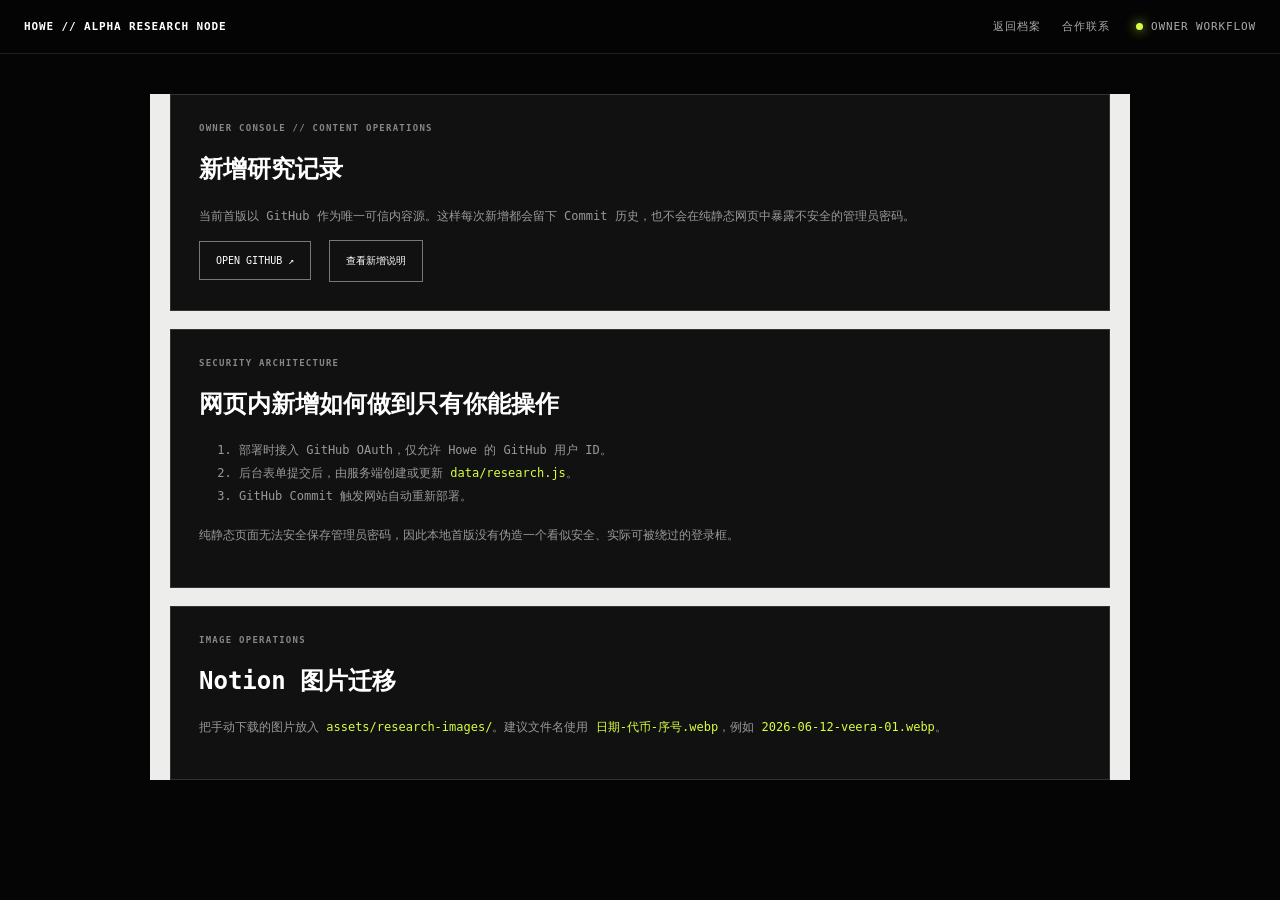
==== admin.html @ 3145ffc7 "Launch Howe Alpha research archive" ====
<!doctype html>
<html lang="zh-CN">
<head>
  <meta charset="UTF-8">
  <meta name="viewport" content="width=device-width, initial-scale=1.0">
  <title>OWNER CONSOLE // HOWE</title>
  <link rel="stylesheet" href="styles.css">
</head>
<body>
  <header class="topbar">
    <a class="brand" href="index.html">HOWE // ALPHA RESEARCH NODE</a>
    <nav><a href="index.html">返回档案</a><a href="contact.html">合作联系</a></nav>
    <div class="live"><span></span> OWNER WORKFLOW</div>
  </header>
  <main class="terminal-page">
    <section class="terminal-card">
      <small>OWNER CONSOLE // CONTENT OPERATIONS</small>
      <h1>新增研究记录</h1>
      <p>当前首版以 GitHub 作为唯一可信内容源。这样每次新增都会留下 Commit 历史，也不会在纯静态网页中暴露不安全的管理员密码。</p>
      <a class="terminal-button" href="https://github.com/new" target="_blank" rel="noreferrer">OPEN GITHUB ↗</a>
      <a class="terminal-button" href="README.md">查看新增说明</a>
    </section>
    <section class="terminal-card">
      <small>SECURITY ARCHITECTURE</small>
      <h2>网页内新增如何做到只有你能操作</h2>
      <ol>
        <li>部署时接入 GitHub OAuth，仅允许 Howe 的 GitHub 用户 ID。</li>
        <li>后台表单提交后，由服务端创建或更新 <code>data/research.js</code>。</li>
        <li>GitHub Commit 触发网站自动重新部署。</li>
      </ol>
      <p>纯静态页面无法安全保存管理员密码，因此本地首版没有伪造一个看似安全、实际可被绕过的登录框。</p>
    </section>
    <section class="terminal-card">
      <small>IMAGE OPERATIONS</small>
      <h2>Notion 图片迁移</h2>
      <p>把手动下载的图片放入 <code>assets/research-images/</code>。建议文件名使用 <code>日期-代币-序号.webp</code>，例如 <code>2026-06-12-veera-01.webp</code>。</p>
    </section>
  </main>
</body>
</html>
---- styles.css ----
:root {
  --black: #050505;
  --panel: #111;
  --line-dark: #333;
  --paper: #ededeb;
  --paper-2: #f8f8f5;
  --ink: #111;
  --muted: #777;
  --signal: #d6ff3f;
  --warning: #e99f2b;
  --danger: #d95b50;
}

* { box-sizing: border-box; }
html { scroll-behavior: smooth; }
body {
  margin: 0;
  color: var(--ink);
  background: var(--black);
  font-family: "SFMono-Regular", "Roboto Mono", "Noto Sans Mono CJK SC", "PingFang SC", monospace;
}
a { color: inherit; text-decoration: none; }
button, input { font: inherit; }

.topbar {
  height: 54px;
  padding: 0 24px;
  display: flex;
  align-items: center;
  gap: 26px;
  color: #aaa;
  border-bottom: 1px solid #202020;
  font-size: 11px;
  letter-spacing: .08em;
  position: sticky;
  top: 0;
  z-index: 20;
  background: rgba(5, 5, 5, .94);
  backdrop-filter: blur(10px);
}
.brand { color: white; font-weight: 700; margin-right: auto; }
.topbar nav { display: flex; gap: 22px; }
.topbar nav a:hover { color: white; }
.live { display: flex; align-items: center; gap: 8px; }
.live span { width: 7px; height: 7px; border-radius: 50%; background: var(--signal); box-shadow: 0 0 12px var(--signal); }

main {
  max-width: 1500px;
  margin: 0 auto;
  background: var(--paper);
}
.monitor-panel {
  background: var(--panel);
  color: #eee;
  border-radius: 18px 18px 0 0;
  overflow: hidden;
  margin-top: 12px;
}
.system-line {
  display: grid;
  grid-template-columns: 1fr 1fr 1fr;
  gap: 20px;
  padding: 24px 32px;
  border-bottom: 1px solid var(--line-dark);
}
small {
  display: block;
  color: #878787;
  font-size: 9px;
  letter-spacing: .14em;
  font-weight: 700;
  margin-bottom: 6px;
}
.system-line strong { display: block; font-size: 11px; font-weight: 500; }
.align-right { text-align: right; }

.hero-grid {
  display: grid;
  grid-template-columns: 1.2fr 1fr 1fr;
  min-height: 245px;
}
.metric {
  padding: 30px 32px;
  border-right: 1px solid var(--line-dark);
}
.metric:last-child { border-right: 0; }
.metric p { color: #888; font-size: 11px; line-height: 1.7; }
.giant-number {
  font-size: clamp(100px, 12vw, 178px);
  line-height: .88;
  letter-spacing: -.12em;
  margin-left: -.1em;
  color: transparent;
  background-image: radial-gradient(circle, #eee 34%, transparent 38%);
  background-size: 8px 8px;
  background-clip: text;
  -webkit-background-clip: text;
}
.author-card h1 {
  font-size: clamp(56px, 7vw, 108px);
  line-height: 1;
  letter-spacing: -.08em;
  margin: 24px 0 6px;
  font-weight: 400;
}
.author-links { margin-top: 25px; display: grid; gap: 8px; font-size: 10px; }
.author-links a { color: #aaa; border-bottom: 1px dotted #555; padding-bottom: 5px; width: fit-content; }
.author-links a:hover { color: white; }
.signal { margin: 30px 0; }
.signal strong { display: block; font-size: clamp(44px, 5vw, 80px); font-weight: 400; letter-spacing: -.08em; }
.signal span { color: #777; font-size: 9px; }
.status-row { display: flex; justify-content: space-between; padding: 10px 0; border-top: 1px solid #292929; font-size: 10px; color: #777; }
.status-row b { color: #ddd; font-weight: 400; }
.status-row .warning { color: var(--warning); }

.activity-wrap { padding: 22px 32px 28px; border-top: 1px solid #252525; }
.section-heading { display: flex; justify-content: space-between; align-items: end; margin-bottom: 16px; }
.section-heading strong { font-size: 11px; font-weight: 500; }
.section-heading > span { font-size: 8px; color: #777; display: flex; gap: 5px; align-items: center; }
.heatmap { display: grid; grid-template-columns: repeat(53, minmax(5px, 1fr)); grid-template-rows: repeat(7, 7px); grid-auto-flow: column; gap: 3px; overflow: hidden; }
.heat-cell, .level { background: #292929; }
.heat-cell { min-width: 5px; }
.heat-cell.l1, .level.l1 { background: #555; }
.heat-cell.l2, .level.l2 { background: #898989; }
.heat-cell.l3, .level.l3 { background: #c8c8c8; }
.heat-cell.l4, .level.l4 { background: var(--signal); }
.level { width: 7px; height: 7px; display: inline-block; }

.search-console {
  display: grid;
  grid-template-columns: auto 1fr auto auto;
  gap: 14px;
  align-items: center;
  padding: 17px 30px;
  color: #111;
  background-color: white;
  background-image: radial-gradient(#c5c5c2 .8px, transparent .8px);
  background-size: 5px 5px;
  border-bottom: 1px solid #bbb;
}
.search-console label, .search-console div, .search-console button { font-size: 9px; letter-spacing: .12em; font-weight: 700; }
.search-console input { border: 1px solid #999; background: rgba(255,255,255,.9); padding: 13px 15px; outline: 0; width: 100%; }
.search-console input:focus { border-color: #111; box-shadow: 3px 3px 0 #111; }
.search-console button { border: 1px solid #111; background: white; padding: 12px 16px; cursor: pointer; }

.archive-grid {
  display: grid;
  grid-template-columns: minmax(480px, 1.6fr) minmax(250px, .75fr) minmax(250px, .75fr);
  min-height: 720px;
}
.archive-column { padding: 25px 28px 50px; border-right: 1px solid #bbb; background: var(--paper); }
.archive-column:last-child { border-right: 0; }
.column-title { display: flex; justify-content: space-between; align-items: end; padding-bottom: 12px; border-bottom: 1px solid #222; }
.column-title h2 { font-size: 14px; margin: 0; }
.column-title span { color: #777; font-size: 8px; }

.records { margin-top: 8px; max-height: 720px; overflow: auto; scrollbar-color: #111 transparent; }
.record {
  display: grid;
  grid-template-columns: 78px 1fr auto;
  gap: 12px;
  align-items: center;
  padding: 13px 4px;
  border-bottom: 1px dotted #bbb;
  cursor: pointer;
}
.record:hover { background: white; padding-left: 10px; }
.record-date { color: #777; font-size: 9px; }
.record h3 { font-size: 12px; margin: 0 0 6px; font-weight: 600; }
.tags { display: flex; gap: 5px; flex-wrap: wrap; }
.tag { font-size: 7px; padding: 3px 5px; border: 1px solid #aaa; color: #666; }
.tag.verified { color: #111; border-color: #111; }
.record-id { color: #999; font-size: 9px; }

.chain-list, .month-list { margin-top: 10px; }
.filter-row, .month-row {
  width: 100%;
  display: grid;
  grid-template-columns: 1fr auto;
  gap: 12px;
  padding: 13px 3px;
  border: 0;
  border-bottom: 1px dotted #bbb;
  background: transparent;
  text-align: left;
  cursor: pointer;
  font-size: 11px;
}
.filter-row:hover, .month-row:hover, .filter-row.active, .month-row.active { background: #111; color: white; padding-left: 9px; padding-right: 9px; }
.filter-row span:last-child, .month-row span:last-child { color: #777; }
.bar { height: 4px; background: #ccc; margin: -1px 0 5px; }
.bar i { display: block; height: 100%; background: #111; }
.data-note { margin-top: 35px; padding: 14px; border: 1px solid #aaa; font-size: 9px; line-height: 1.8; }
.data-note strong { font-size: 9px; }
.data-note p { color: #777; margin-bottom: 0; }

dialog {
  width: min(680px, calc(100vw - 24px));
  border: 1px solid #444;
  background: #111;
  color: #eee;
  padding: 34px;
  box-shadow: 14px 14px 0 rgba(0,0,0,.5);
}
dialog::backdrop { background: rgba(0,0,0,.78); backdrop-filter: blur(3px); }
.dialog-close { position: absolute; right: 16px; top: 12px; border: 0; background: transparent; color: #aaa; font-size: 25px; cursor: pointer; }
dialog h2 { font-size: 34px; margin: 22px 0; letter-spacing: -.05em; }
dialog p { color: #aaa; line-height: 1.9; font-size: 12px; }
.detail-meta { display: flex; flex-wrap: wrap; gap: 7px; }
.detail-meta span { border: 1px solid #555; padding: 6px 8px; font-size: 9px; color: #bbb; }
.detail-actions { margin-top: 30px; display: flex; gap: 12px; flex-wrap: wrap; }
.detail-actions a { border: 1px solid #666; padding: 12px 14px; font-size: 9px; letter-spacing: .08em; }
.detail-actions a:hover { background: white; color: black; }

footer {
  max-width: 1500px;
  margin: 0 auto;
  display: flex;
  justify-content: space-between;
  padding: 18px 26px 40px;
  color: #666;
  font-size: 8px;
  letter-spacing: .12em;
}

.terminal-page { max-width: 980px; margin: 40px auto; padding: 0 20px; color: #ddd; }
.terminal-card { border: 1px solid #333; background: #111; padding: 28px; margin-bottom: 18px; }
.terminal-card h1, .terminal-card h2 { color: white; }
.terminal-card p, .terminal-card li { color: #999; line-height: 1.9; font-size: 12px; }
.terminal-card code { color: var(--signal); }
.terminal-button { display: inline-block; padding: 13px 16px; border: 1px solid #777; color: white; font-size: 10px; margin-right: 8px; }
.terminal-button:hover { background: white; color: black; }
.redirect-status { font-size: clamp(48px, 10vw, 120px); color: transparent; background-image: radial-gradient(circle, #eee 34%, transparent 38%); background-size: 8px 8px; background-clip: text; -webkit-background-clip: text; }

@media (max-width: 1050px) {
  .hero-grid { grid-template-columns: 1fr 1fr; }
  .traffic-card { grid-column: 1 / -1; border-top: 1px solid var(--line-dark); }
  .archive-grid { grid-template-columns: 1fr 1fr; }
  .records-column { grid-column: 1 / -1; border-right: 0; border-bottom: 1px solid #bbb; }
}
@media (max-width: 680px) {
  .topbar { padding: 0 12px; }
  .topbar nav a:not(:last-child), .live { display: none; }
  .system-line { grid-template-columns: 1fr; padding: 18px; }
  .system-line > div:nth-child(2) { display: none; }
  .align-right { text-align: left; }
  .hero-grid { grid-template-columns: 1fr; }
  .metric { border-right: 0; border-bottom: 1px solid var(--line-dark); padding: 24px 18px; }
  .activity-wrap { padding: 18px; }
  .heatmap { grid-template-columns: repeat(53, 8px); overflow-x: auto; }
  .search-console { grid-template-columns: 1fr auto; padding: 14px; }
  .search-console label, .search-console div { grid-column: 1 / -1; }
  .archive-grid { grid-template-columns: 1fr; }
  .archive-column { border-right: 0; border-bottom: 1px solid #bbb; padding: 20px 14px 35px; }
  .record { grid-template-columns: 62px 1fr; }
  .record-id { display: none; }
}
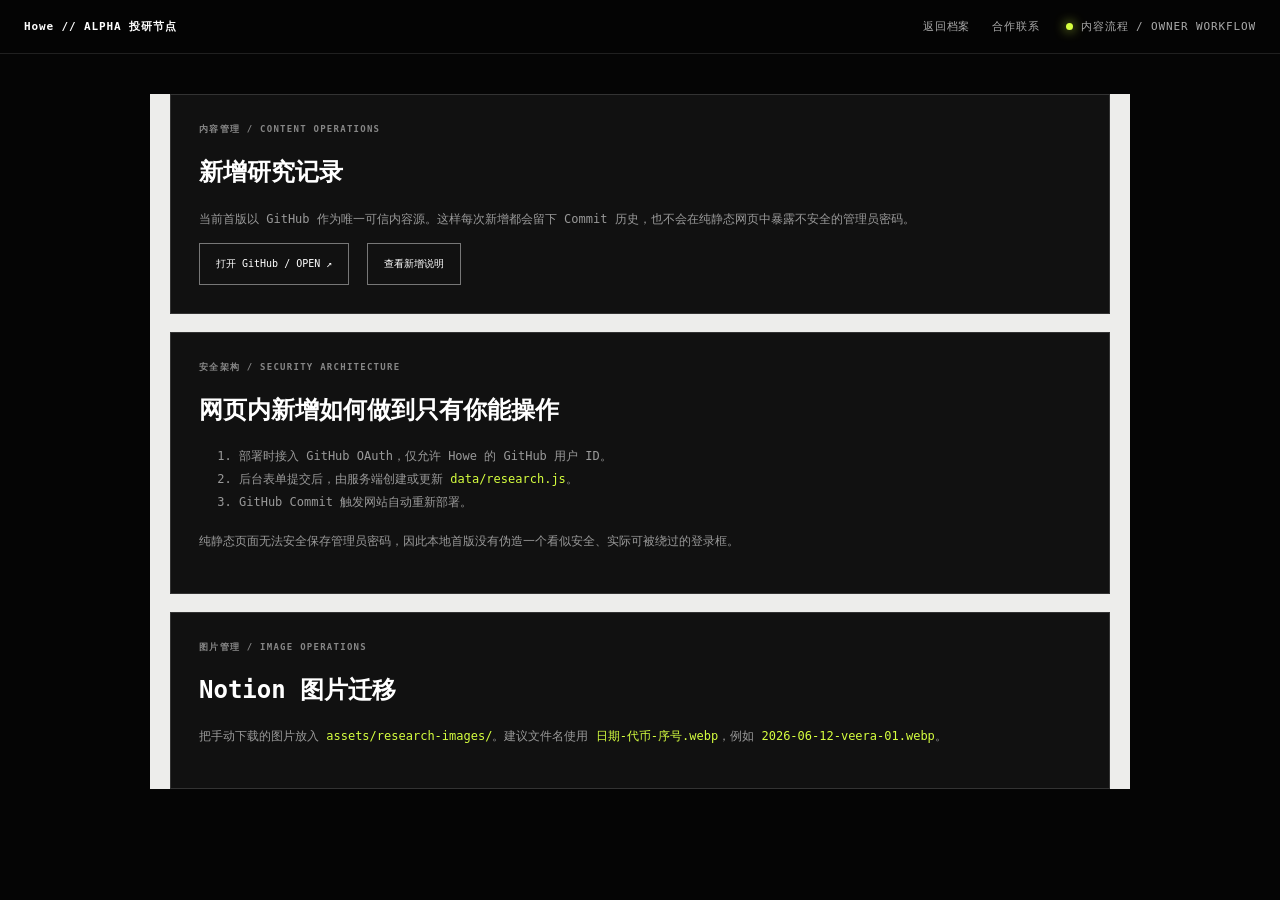
==== commit 74e67f28: "Add bilingual labels and record sorting" ====
--- a/admin.html
+++ b/admin.html
@@ -3,25 +3,25 @@
 <head>
   <meta charset="UTF-8">
   <meta name="viewport" content="width=device-width, initial-scale=1.0">
-  <title>OWNER CONSOLE // HOWE</title>
+  <title>内容管理 // Howe</title>
   <link rel="stylesheet" href="styles.css">
 </head>
 <body>
   <header class="topbar">
-    <a class="brand" href="index.html">HOWE // ALPHA RESEARCH NODE</a>
+    <a class="brand" href="index.html">Howe // ALPHA 投研节点</a>
     <nav><a href="index.html">返回档案</a><a href="contact.html">合作联系</a></nav>
-    <div class="live"><span></span> OWNER WORKFLOW</div>
+    <div class="live"><span></span> 内容流程 / OWNER WORKFLOW</div>
   </header>
   <main class="terminal-page">
     <section class="terminal-card">
-      <small>OWNER CONSOLE // CONTENT OPERATIONS</small>
+      <small>内容管理 / CONTENT OPERATIONS</small>
       <h1>新增研究记录</h1>
       <p>当前首版以 GitHub 作为唯一可信内容源。这样每次新增都会留下 Commit 历史，也不会在纯静态网页中暴露不安全的管理员密码。</p>
-      <a class="terminal-button" href="https://github.com/new" target="_blank" rel="noreferrer">OPEN GITHUB ↗</a>
+      <a class="terminal-button" href="https://github.com/new" target="_blank" rel="noreferrer">打开 GitHub / OPEN ↗</a>
       <a class="terminal-button" href="README.md">查看新增说明</a>
     </section>
     <section class="terminal-card">
-      <small>SECURITY ARCHITECTURE</small>
+      <small>安全架构 / SECURITY ARCHITECTURE</small>
       <h2>网页内新增如何做到只有你能操作</h2>
       <ol>
         <li>部署时接入 GitHub OAuth，仅允许 Howe 的 GitHub 用户 ID。</li>
@@ -31,7 +31,7 @@
       <p>纯静态页面无法安全保存管理员密码，因此本地首版没有伪造一个看似安全、实际可被绕过的登录框。</p>
     </section>
     <section class="terminal-card">
-      <small>IMAGE OPERATIONS</small>
+      <small>图片管理 / IMAGE OPERATIONS</small>
       <h2>Notion 图片迁移</h2>
       <p>把手动下载的图片放入 <code>assets/research-images/</code>。建议文件名使用 <code>日期-代币-序号.webp</code>，例如 <code>2026-06-12-veera-01.webp</code>。</p>
     </section>
--- a/styles.css
+++ b/styles.css
@@ -56,13 +56,6 @@
   overflow: hidden;
   margin-top: 12px;
 }
-.system-line {
-  display: grid;
-  grid-template-columns: 1fr 1fr 1fr;
-  gap: 20px;
-  padding: 24px 32px;
-  border-bottom: 1px solid var(--line-dark);
-}
 small {
   display: block;
   color: #878787;
@@ -71,9 +64,6 @@
   font-weight: 700;
   margin-bottom: 6px;
 }
-.system-line strong { display: block; font-size: 11px; font-weight: 500; }
-.align-right { text-align: right; }
-
 .hero-grid {
   display: grid;
   grid-template-columns: 1.2fr 1fr 1fr;
@@ -96,6 +86,16 @@
   background-clip: text;
   -webkit-background-clip: text;
 }
+.metric-time {
+  margin-top: 26px;
+  padding-top: 13px;
+  border-top: 1px solid #292929;
+  display: flex;
+  justify-content: space-between;
+  align-items: end;
+}
+.metric-time small { margin: 0; }
+.metric-time strong { font-size: 18px; font-weight: 400; letter-spacing: .05em; }
 .author-card h1 {
   font-size: clamp(56px, 7vw, 108px);
   line-height: 1;
@@ -117,14 +117,40 @@
 .section-heading { display: flex; justify-content: space-between; align-items: end; margin-bottom: 16px; }
 .section-heading strong { font-size: 11px; font-weight: 500; }
 .section-heading > span { font-size: 8px; color: #777; display: flex; gap: 5px; align-items: center; }
-.heatmap { display: grid; grid-template-columns: repeat(53, minmax(5px, 1fr)); grid-template-rows: repeat(7, 7px); grid-auto-flow: column; gap: 3px; overflow: hidden; }
+.heatmap-shell { position: relative; }
+.heatmap { display: grid; grid-template-columns: repeat(53, minmax(5px, 1fr)); grid-template-rows: repeat(7, 7px); grid-auto-flow: column; gap: 3px; }
 .heat-cell, .level { background: #292929; }
-.heat-cell { min-width: 5px; }
+.heat-cell { min-width: 5px; cursor: crosshair; transition: transform .12s, outline-color .12s; }
+.heat-cell:hover { outline: 1px solid #fff; outline-offset: 1px; transform: scale(1.15); z-index: 2; }
 .heat-cell.l1, .level.l1 { background: #555; }
 .heat-cell.l2, .level.l2 { background: #898989; }
 .heat-cell.l3, .level.l3 { background: #c8c8c8; }
 .heat-cell.l4, .level.l4 { background: var(--signal); }
 .level { width: 7px; height: 7px; display: inline-block; }
+.heatmap-months {
+  display: grid;
+  grid-template-columns: repeat(53, minmax(5px, 1fr));
+  gap: 3px;
+  height: 13px;
+  margin-top: 10px;
+  color: #777;
+  font-size: 8px;
+}
+.heatmap-months span { white-space: nowrap; }
+.heatmap-tooltip {
+  position: absolute;
+  display: none;
+  z-index: 10;
+  pointer-events: none;
+  padding: 7px 9px;
+  color: #111;
+  background: #f4f4f0;
+  border: 1px solid #777;
+  box-shadow: 4px 4px 0 #000;
+  font-size: 9px;
+  white-space: nowrap;
+}
+.heatmap-tooltip.visible { display: block; }
 
 .search-console {
   display: grid;
@@ -153,6 +179,17 @@
 .column-title { display: flex; justify-content: space-between; align-items: end; padding-bottom: 12px; border-bottom: 1px solid #222; }
 .column-title h2 { font-size: 14px; margin: 0; }
 .column-title span { color: #777; font-size: 8px; }
+.sort-controls { display: flex; gap: 5px; }
+.sort-controls button {
+  padding: 6px 7px;
+  border: 1px solid #aaa;
+  color: #777;
+  background: transparent;
+  cursor: pointer;
+  font-size: 7px;
+  letter-spacing: .04em;
+}
+.sort-controls button:hover, .sort-controls button.active { color: white; background: #111; border-color: #111; }
 
 .records { margin-top: 8px; max-height: 720px; overflow: auto; scrollbar-color: #111 transparent; }
 .record {
@@ -241,17 +278,17 @@
 @media (max-width: 680px) {
   .topbar { padding: 0 12px; }
   .topbar nav a:not(:last-child), .live { display: none; }
-  .system-line { grid-template-columns: 1fr; padding: 18px; }
-  .system-line > div:nth-child(2) { display: none; }
-  .align-right { text-align: left; }
   .hero-grid { grid-template-columns: 1fr; }
   .metric { border-right: 0; border-bottom: 1px solid var(--line-dark); padding: 24px 18px; }
   .activity-wrap { padding: 18px; }
-  .heatmap { grid-template-columns: repeat(53, 8px); overflow-x: auto; }
+  .heatmap-shell { overflow-x: auto; overflow-y: hidden; padding-bottom: 3px; }
+  .heatmap, .heatmap-months { grid-template-columns: repeat(53, 8px); min-width: 580px; }
   .search-console { grid-template-columns: 1fr auto; padding: 14px; }
   .search-console label, .search-console div { grid-column: 1 / -1; }
   .archive-grid { grid-template-columns: 1fr; }
   .archive-column { border-right: 0; border-bottom: 1px solid #bbb; padding: 20px 14px 35px; }
+  .records-column .column-title { align-items: start; gap: 12px; }
+  .sort-controls { flex-direction: column; }
   .record { grid-template-columns: 62px 1fr; }
   .record-id { display: none; }
 }
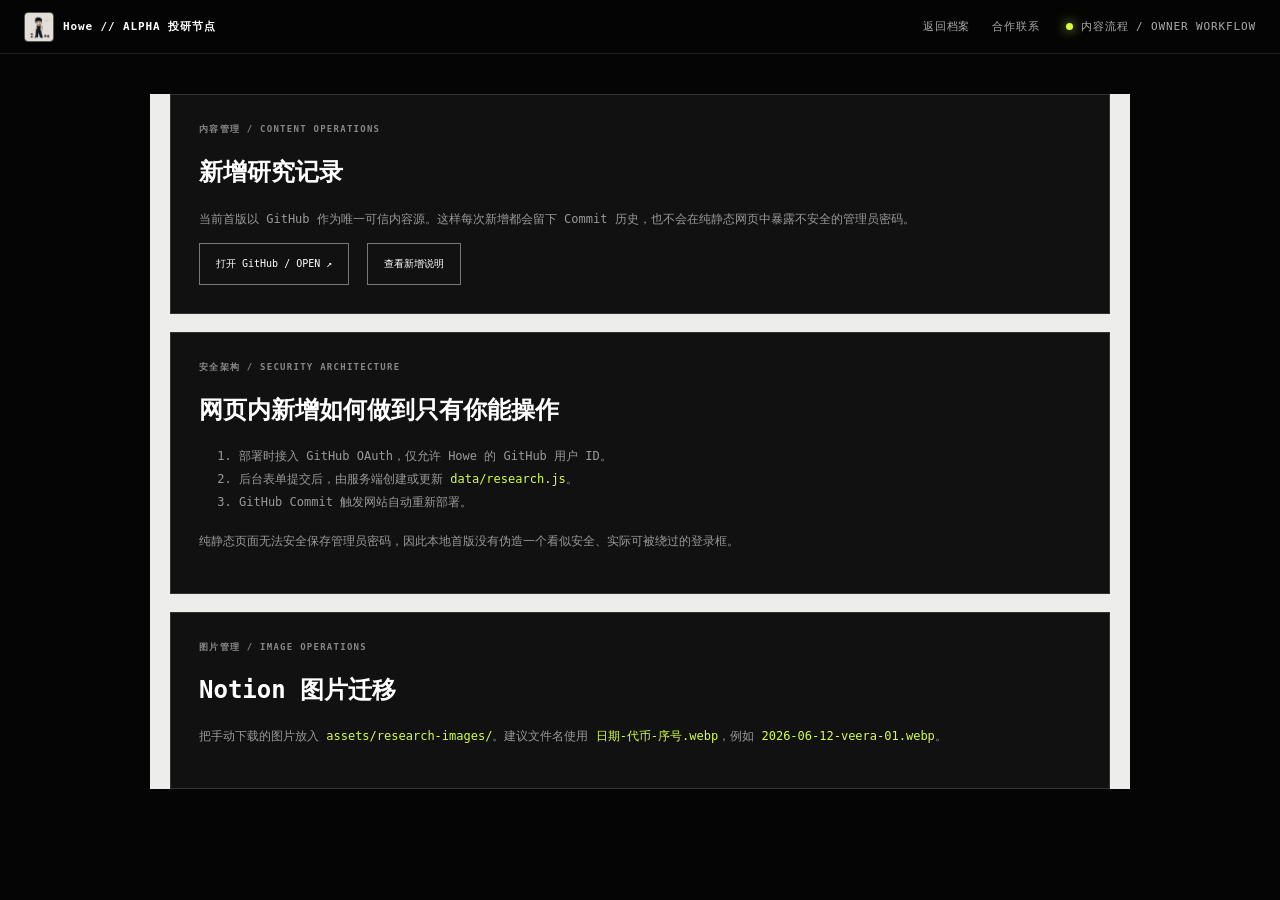
==== commit 419795a7: "Add brand logo and research skill showcase" ====
--- a/admin.html
+++ b/admin.html
@@ -4,11 +4,13 @@
   <meta charset="UTF-8">
   <meta name="viewport" content="width=device-width, initial-scale=1.0">
   <title>内容管理 // Howe</title>
-  <link rel="stylesheet" href="styles.css">
+  <link rel="icon" type="image/jpeg" href="assets/howe-logo.jpg">
+  <link rel="apple-touch-icon" href="assets/howe-logo.jpg">
+  <link rel="stylesheet" href="styles.css?v=20260616-1">
 </head>
 <body>
   <header class="topbar">
-    <a class="brand" href="index.html">Howe // ALPHA 投研节点</a>
+    <a class="brand" href="index.html"><img src="assets/howe-logo.jpg" alt="">Howe // ALPHA 投研节点</a>
     <nav><a href="index.html">返回档案</a><a href="contact.html">合作联系</a></nav>
     <div class="live"><span></span> 内容流程 / OWNER WORKFLOW</div>
   </header>
--- a/styles.css
+++ b/styles.css
@@ -38,7 +38,14 @@
   background: rgba(5, 5, 5, .94);
   backdrop-filter: blur(10px);
 }
-.brand { color: white; font-weight: 700; margin-right: auto; }
+.brand { color: white; font-weight: 700; margin-right: auto; display: flex; align-items: center; gap: 9px; }
+.brand img {
+  width: 30px;
+  height: 30px;
+  object-fit: cover;
+  border: 1px solid #555;
+  border-radius: 4px;
+}
 .topbar nav { display: flex; gap: 22px; }
 .topbar nav a:hover { color: white; }
 .live { display: flex; align-items: center; gap: 8px; }
@@ -120,8 +127,10 @@
 .heatmap-shell { position: relative; }
 .heatmap { display: grid; grid-template-columns: repeat(53, minmax(5px, 1fr)); grid-template-rows: repeat(7, 7px); grid-auto-flow: column; gap: 3px; }
 .heat-cell, .level { background: #292929; }
-.heat-cell { min-width: 5px; cursor: crosshair; transition: transform .12s, outline-color .12s; }
+.heat-cell { min-width: 5px; cursor: default; transition: transform .12s, outline-color .12s; }
+.heat-cell[role="button"] { cursor: pointer; }
 .heat-cell:hover { outline: 1px solid #fff; outline-offset: 1px; transform: scale(1.15); z-index: 2; }
+.heat-cell[role="button"]:focus-visible { outline: 1px solid var(--signal); outline-offset: 2px; }
 .heat-cell.l1, .level.l1 { background: #555; }
 .heat-cell.l2, .level.l2 { background: #898989; }
 .heat-cell.l3, .level.l3 { background: #c8c8c8; }
@@ -152,6 +161,55 @@
 }
 .heatmap-tooltip.visible { display: block; }
 
+.skill-showcase {
+  display: grid;
+  grid-template-columns: 120px minmax(260px, 1fr) auto minmax(300px, .8fr);
+  align-items: stretch;
+  color: #ddd;
+  background: #090909;
+  border-top: 1px solid #292929;
+  border-bottom: 1px solid #292929;
+}
+.skill-mark,
+.skill-copy,
+.skill-signals,
+.skill-link { padding: 22px 26px; }
+.skill-mark {
+  display: grid;
+  align-content: center;
+  border-right: 1px solid #292929;
+}
+.skill-mark span { color: var(--signal); font-size: 8px; letter-spacing: .14em; }
+.skill-mark strong { margin-top: 5px; color: white; font-size: 22px; letter-spacing: .08em; }
+.skill-copy { border-right: 1px solid #292929; }
+.skill-copy h2 { margin: 8px 0 7px; color: white; font-size: 18px; }
+.skill-copy p { max-width: 68ch; margin: 0; color: #888; font-size: 10px; line-height: 1.8; }
+.skill-signals {
+  display: grid;
+  align-content: center;
+  gap: 7px;
+  border-right: 1px solid #292929;
+}
+.skill-signals span {
+  width: fit-content;
+  padding: 4px 6px;
+  color: #999;
+  border: 1px solid #444;
+  font-size: 7px;
+  letter-spacing: .08em;
+}
+.skill-link {
+  display: grid;
+  align-content: center;
+  gap: 11px;
+  color: #aaa;
+  transition: background-color .15s, color .15s;
+}
+.skill-link span { font-size: 8px; overflow-wrap: anywhere; }
+.skill-link strong { color: white; font-size: 10px; letter-spacing: .08em; }
+.skill-link:hover { color: #111; background: var(--signal); }
+.skill-link:hover strong { color: #111; }
+
 .search-console {
   display: grid;
   grid-template-columns: auto 1fr auto auto;
@@ -168,6 +226,18 @@
 .search-console input { border: 1px solid #999; background: rgba(255,255,255,.9); padding: 13px 15px; outline: 0; width: 100%; }
 .search-console input:focus { border-color: #111; box-shadow: 3px 3px 0 #111; }
 .search-console button { border: 1px solid #111; background: white; padding: 12px 16px; cursor: pointer; }
+.search-console.date-filter-active input {
+  border-color: #111;
+  box-shadow: 4px 4px 0 var(--signal);
+  color: #111;
+  font-weight: 700;
+}
+.search-console.date-filter-active button {
+  background: #111;
+  color: white;
+  box-shadow: 3px 3px 0 var(--signal);
+}
+.search-console.date-filter-active #result-count { color: #111; }
 
 .archive-grid {
   display: grid;
@@ -202,6 +272,11 @@
   cursor: pointer;
 }
 .record:hover { background: white; padding-left: 10px; }
+.record.date-selected {
+  background: white;
+  box-shadow: inset 4px 0 0 var(--signal);
+  padding-left: 10px;
+}
 .record-date { color: #777; font-size: 9px; }
 .record h3 { font-size: 12px; margin: 0 0 6px; font-weight: 600; }
 .tags { display: flex; gap: 5px; flex-wrap: wrap; }
@@ -232,22 +307,69 @@
 .data-note p { color: #777; margin-bottom: 0; }
 
 dialog {
-  width: min(680px, calc(100vw - 24px));
+  width: min(920px, calc(100vw - 24px));
+  max-height: min(88vh, 960px);
+  overflow-y: auto;
   border: 1px solid #444;
   background: #111;
   color: #eee;
-  padding: 34px;
+  padding: 40px 44px;
   box-shadow: 14px 14px 0 rgba(0,0,0,.5);
+  scrollbar-color: #777 #111;
 }
 dialog::backdrop { background: rgba(0,0,0,.78); backdrop-filter: blur(3px); }
-.dialog-close { position: absolute; right: 16px; top: 12px; border: 0; background: transparent; color: #aaa; font-size: 25px; cursor: pointer; }
-dialog h2 { font-size: 34px; margin: 22px 0; letter-spacing: -.05em; }
-dialog p { color: #aaa; line-height: 1.9; font-size: 12px; }
+.dialog-close { position: sticky; float: right; right: 0; top: 0; z-index: 2; border: 0; background: #111; color: #aaa; font-size: 25px; cursor: pointer; }
+dialog h2 { font-size: clamp(30px, 5vw, 48px); margin: 22px 0; letter-spacing: -.05em; }
 .detail-meta { display: flex; flex-wrap: wrap; gap: 7px; }
 .detail-meta span { border: 1px solid #555; padding: 6px 8px; font-size: 9px; color: #bbb; }
+.detail-meta .meta-chain {
+  color: var(--signal);
+  border-color: rgba(214, 255, 63, .62);
+  background: rgba(214, 255, 63, .06);
+}
+.detail-meta .meta-token {
+  color: #f5f5f0;
+  border-color: #9b9b9b;
+  background: #181818;
+}
+.detail-meta .meta-status,
+.detail-meta .meta-content {
+  color: #a9c6da;
+  border-color: rgba(169, 198, 218, .38);
+  background: rgba(169, 198, 218, .06);
+}
+.detail-meta .meta-review {
+  color: var(--warning);
+  border-color: rgba(233, 159, 43, .58);
+  background: rgba(233, 159, 43, .08);
+}
+.detail-content { margin-top: 30px; padding-top: 8px; border-top: 1px solid #292929; }
+.detail-content p { max-width: 76ch; margin: 20px 0; color: #c1c1c1; line-height: 2; font-size: 13px; }
+.detail-content .content-lead { color: white; font-size: 20px; font-weight: 700; letter-spacing: .02em; }
+.content-handle {
+  color: white;
+  border-bottom: 1px solid rgba(214, 255, 63, .55);
+  text-decoration: none;
+}
+.content-handle:hover { color: var(--signal); }
+.detail-content .content-ca {
+  overflow-wrap: anywhere;
+  padding: 13px 14px;
+  border: 1px solid #4b4b4b;
+  color: var(--signal);
+  background: #080808;
+  font-size: 11px;
+}
+.detail-content .content-play { padding-left: 15px; border-left: 3px solid var(--signal); color: #eee; }
+.detail-content .content-tags { color: var(--signal); letter-spacing: .04em; }
+.detail-content hr { height: 1px; margin: 32px 0; border: 0; background: #555; }
+.content-pending { margin-top: 14px; padding: 20px; border: 1px solid #555; }
+.content-pending strong { color: white; font-size: 10px; letter-spacing: .08em; }
+.content-pending p { margin: 13px 0 0; color: #999; }
 .detail-actions { margin-top: 30px; display: flex; gap: 12px; flex-wrap: wrap; }
 .detail-actions a { border: 1px solid #666; padding: 12px 14px; font-size: 9px; letter-spacing: .08em; }
 .detail-actions a:hover { background: white; color: black; }
+.detail-actions .source-link { color: #888; border-color: #444; }
 
 footer {
   max-width: 1500px;
@@ -272,6 +394,8 @@
 @media (max-width: 1050px) {
   .hero-grid { grid-template-columns: 1fr 1fr; }
   .traffic-card { grid-column: 1 / -1; border-top: 1px solid var(--line-dark); }
+  .skill-showcase { grid-template-columns: 110px 1fr 1fr; }
+  .skill-signals { display: none; }
   .archive-grid { grid-template-columns: 1fr 1fr; }
   .records-column { grid-column: 1 / -1; border-right: 0; border-bottom: 1px solid #bbb; }
 }
@@ -283,6 +407,11 @@
   .activity-wrap { padding: 18px; }
   .heatmap-shell { overflow-x: auto; overflow-y: hidden; padding-bottom: 3px; }
   .heatmap, .heatmap-months { grid-template-columns: repeat(53, 8px); min-width: 580px; }
+  .skill-showcase { grid-template-columns: 1fr; }
+  .skill-mark,
+  .skill-copy,
+  .skill-link { padding: 18px; border-right: 0; border-bottom: 1px solid #292929; }
+  .skill-link { border-bottom: 0; }
   .search-console { grid-template-columns: 1fr auto; padding: 14px; }
   .search-console label, .search-console div { grid-column: 1 / -1; }
   .archive-grid { grid-template-columns: 1fr; }
@@ -291,4 +420,7 @@
   .sort-controls { flex-direction: column; }
   .record { grid-template-columns: 62px 1fr; }
   .record-id { display: none; }
-}
+  dialog { max-height: 92vh; padding: 28px 20px; }
+  .detail-content p { font-size: 12px; line-height: 1.85; }
+  .detail-content .content-lead { font-size: 17px; }
+}
